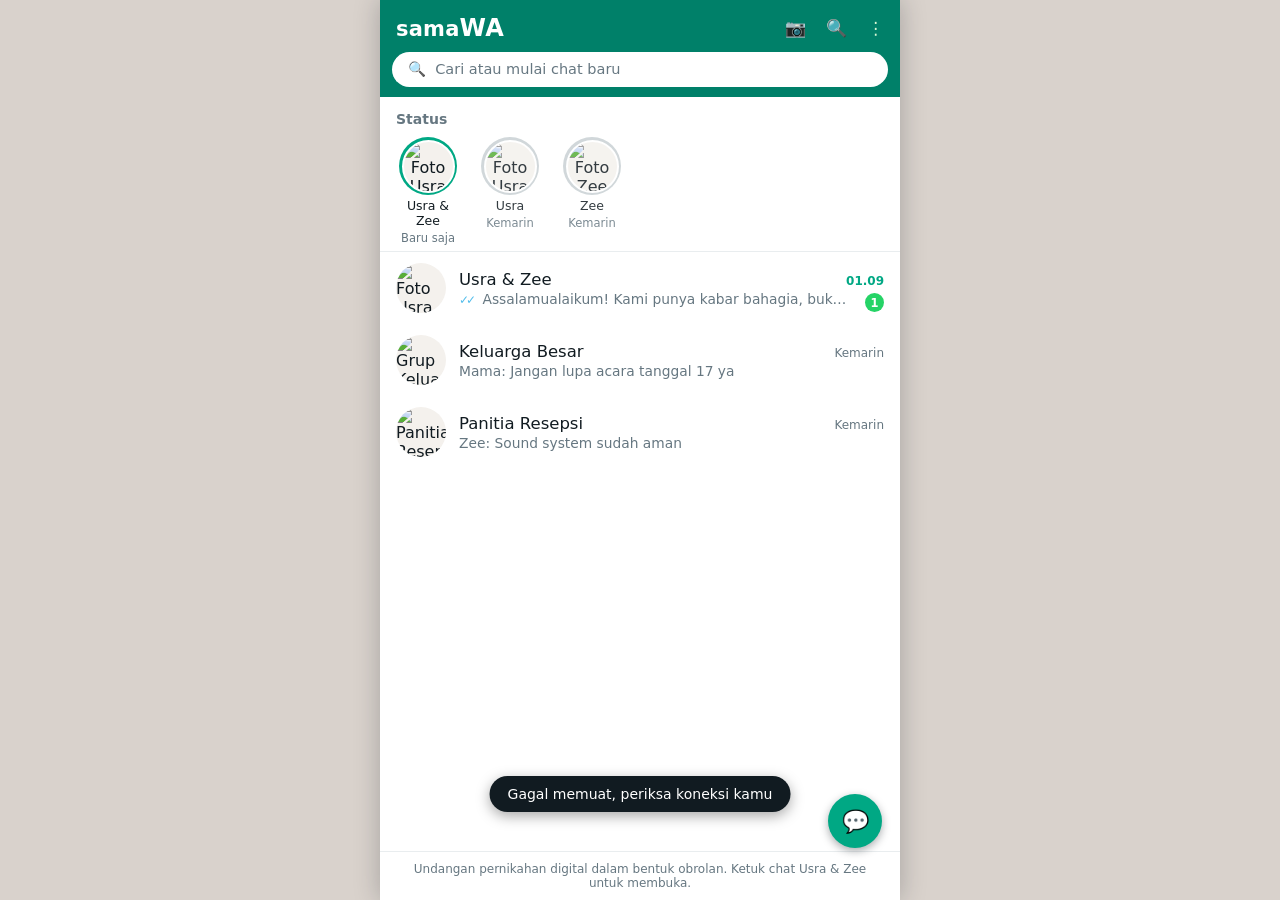
==== index.html @ fbda8028 "Initial commit: samaWA, a wedding invitation that arrives as a WhatsApp conversation" ====
<!DOCTYPE html>
<html lang="id">
<head>
<meta charset="UTF-8">
<meta name="viewport" content="width=device-width, initial-scale=1.0, viewport-fit=cover">
<title>samaWA - Undangan Pernikahan Usra &amp; Zee</title>
<meta name="description" content="Undangan pernikahan digital Usra & Zee dalam bentuk obrolan WhatsApp. Senin, 17 Januari 2050 di Jam Gadang, Bukittinggi. Buka chatnya, baca undangannya, konfirmasi lewat polling, dan gabung grup resepsinya.">
<meta property="og:type" content="website">
<meta property="og:site_name" content="samaWA">
<meta property="og:title" content="samaWA - Undangan Pernikahan Usra & Zee">
<meta property="og:description" content="Kamu dapat pesan baru dari Usra & Zee. Buka obrolannya dan baca undangan pernikahan mereka, Senin 17 Januari 2050 di Jam Gadang, Bukittinggi.">
<meta property="og:url" content="https://samawa.xsrazy.web.id/">
<meta property="og:image" content="https://samawa.xsrazy.web.id/assets/img/og.jpg">
<meta name="twitter:card" content="summary_large_image">
<meta name="twitter:title" content="samaWA - Undangan Pernikahan Usra & Zee">
<meta name="twitter:description" content="Undangan pernikahan dalam bentuk obrolan WhatsApp. Senin, 17 Januari 2050, Jam Gadang, Bukittinggi.">
<meta name="twitter:image" content="https://samawa.xsrazy.web.id/assets/img/og.jpg">
<meta name="theme-color" content="#008069">
<link rel="icon" type="image/png" sizes="192x192" href="/assets/img/icon-192.png">
<link rel="apple-touch-icon" href="/assets/img/icon-512.png">
<link rel="stylesheet" href="/css/app.css">
</head>
<body>
<div id="app">

  <!-- ============ CHAT LIST ============ -->
  <section id="view-chats" class="view active">
    <header class="topbar">
      <div class="topbar-title">sama<span class="wa-big">WA</span></div>
      <div class="topbar-icons"><span class="ic" data-deco>&#128247;</span><span class="ic" data-deco>&#128269;</span><span class="ic" data-deco>&#8942;</span></div>
    </header>
    <div class="searchbar"><div class="search-pill">&#128269;&nbsp; Cari atau mulai chat baru</div></div>
    <div class="status-zone">
      <div class="status-label">Status</div>
      <div class="status-row">
        <button class="status-item" id="status-open">
          <span class="status-ring"><img src="/assets/img/couple.webp" alt="Foto Usra dan Zee"></span>
          <span class="status-name">Usra &amp; Zee</span>
          <span class="status-time">Baru saja</span>
        </button>
        <div class="status-item dim">
          <span class="status-ring off"><img src="/assets/img/groom.webp" alt="Foto Usra"></span>
          <span class="status-name">Usra</span>
          <span class="status-time">Kemarin</span>
        </div>
        <div class="status-item dim">
          <span class="status-ring off"><img src="/assets/img/bride.webp" alt="Foto Zee"></span>
          <span class="status-name">Zee</span>
          <span class="status-time">Kemarin</span>
        </div>
      </div>
    </div>
    <div class="chatlist" id="chatlist">
      <button class="chat-item" id="chat-real">
        <span class="avatar"><img src="/assets/img/couple.webp" alt="Foto Usra dan Zee"></span>
        <span class="chat-mid">
          <span class="chat-top"><span class="chat-name">Usra &amp; Zee</span><span class="chat-time unread" id="chat-time">01.09</span></span>
          <span class="chat-preview"><span class="ticks read">&#10003;&#10003;</span> Assalamualaikum! Kami punya kabar bahagia, buka ya undangannya</span>
        </span>
        <span class="badge" id="unread-badge">1</span>
      </button>
      <button class="chat-item" data-deco-chat>
        <span class="avatar"><img src="/assets/img/groom.webp" alt="Grup Keluarga Besar"></span>
        <span class="chat-mid">
          <span class="chat-top"><span class="chat-name">Keluarga Besar</span><span class="chat-time">Kemarin</span></span>
          <span class="chat-preview">Mama: Jangan lupa acara tanggal 17 ya</span>
        </span>
      </button>
      <button class="chat-item" data-deco-chat>
        <span class="avatar"><img src="/assets/img/bride.webp" alt="Panitia Resepsi"></span>
        <span class="chat-mid">
          <span class="chat-top"><span class="chat-name">Panitia Resepsi</span><span class="chat-time">Kemarin</span></span>
          <span class="chat-preview">Zee: Sound system sudah aman</span>
        </span>
      </button>
    </div>
    <div class="fab" data-deco>&#128172;</div>
    <footer class="chats-foot">Undangan pernikahan digital dalam bentuk obrolan. Ketuk chat Usra &amp; Zee untuk membuka.</footer>
  </section>

  <!-- ============ THREAD ============ -->
  <section id="view-thread" class="view">
    <header class="chatbar">
      <button class="back" data-go="chats">&#8592;</button>
      <button class="chatbar-id" id="open-profile">
        <span class="avatar sm"><img src="/assets/img/couple.webp" alt="Foto Usra dan Zee"></span>
        <span class="chatbar-names"><span class="chatbar-name">Usra &amp; Zee</span><span class="chatbar-status" id="typing-status">online</span></span>
      </button>
      <div class="topbar-icons"><span class="ic" data-deco>&#128249;</span><span class="ic" data-deco>&#128222;</span><span class="ic" id="replay-btn" title="Putar ulang undangan">&#8942;</span></div>
    </header>
    <main class="thread" id="thread-msgs"></main>
    <div class="inputbar">
      <div class="input-pill"><span class="ic" data-deco>&#128522;</span><span class="input-fake">Pesan</span><span class="ic" data-deco>&#128206;</span><span class="ic" data-deco>&#128247;</span></div>
      <div class="mic" data-deco>&#127908;</div>
    </div>
  </section>

  <!-- ============ GROUP ============ -->
  <section id="view-group" class="view">
    <header class="chatbar">
      <button class="back" data-go="thread">&#8592;</button>
      <div class="chatbar-id">
        <span class="avatar sm"><img src="/assets/img/couple.webp" alt="Foto grup resepsi"></span>
        <span class="chatbar-names"><span class="chatbar-name" id="group-name">Grup Resepsi</span><span class="chatbar-status" id="group-members">Usra, Zee, kamu</span></span>
      </div>
      <div class="topbar-icons"><span class="ic" data-deco>&#128249;</span><span class="ic" data-deco>&#128222;</span><span class="ic" data-deco>&#8942;</span></div>
    </header>
    <main class="thread" id="group-msgs"></main>
    <div class="inputbar">
      <div class="input-pill real"><span class="ic" data-deco>&#128522;</span><input id="group-input" type="text" maxlength="500" placeholder="Pesan" autocomplete="off"><span class="ic" data-deco>&#128206;</span></div>
      <button class="mic send" id="group-send" title="Kirim">&#10148;</button>
    </div>
  </section>

  <!-- ============ PROFILE ============ -->
  <section id="view-profile" class="view">
    <header class="chatbar">
      <button class="back" data-go="thread">&#8592;</button>
      <div class="chatbar-id"><span class="chatbar-names"><span class="chatbar-name">Profil</span></span></div>
      <div class="topbar-icons"><span class="ic" data-deco>&#8942;</span></div>
    </header>
    <div class="profile-photo"><img src="/assets/img/couple.webp" alt="Foto Usra dan Zee"></div>
    <div class="profile-name" id="profile-name">Usra &amp; Zee</div>
    <div class="profile-sub">+62 812-3456-1748</div>
    <div class="profile-card">
      <div class="profile-about" id="profile-about">Hei, kami pakai samaWA! Sampai jumpa di Jam Gadang, Senin 17 Januari 2050.</div>
      <div class="profile-about-sub">Info</div>
    </div>
    <div class="profile-list">
      <button class="profile-row" id="profile-status-row"><span class="pr-ic">&#128247;</span><span><b>Status kami</b><small>Lihat momen Usra &amp; Zee</small></span></button>
      <div class="profile-row"><span class="pr-ic">&#128197;</span><span><b>Senin, 17 Januari 2050</b><small>Akad 10.00 WIB, Resepsi 13.00 WIB</small></span></div>
      <a class="profile-row" id="profile-maps" href="#" target="_blank" rel="noopener"><span class="pr-ic">&#128205;</span><span><b id="profile-venue">Jam Gadang</b><small id="profile-venue-addr">Benteng Pasar Atas, Bukittinggi</small></span></a>
      <button class="profile-row" data-go="group"><span class="pr-ic">&#128101;</span><span><b id="profile-group">Grup Resepsi</b><small>Buku tamu dan obrolan para tamu</small></span></button>
    </div>
  </section>

  <!-- ============ STATUS VIEWER ============ -->
  <section id="view-status" class="view">
    <div class="status-progress" id="status-progress"></div>
    <header class="status-head">
      <button class="back light" id="status-close">&#8592;</button>
      <span class="avatar sm"><img src="/assets/img/couple.webp" alt="Foto Usra dan Zee"></span>
      <span class="chatbar-names"><span class="chatbar-name">Usra &amp; Zee</span><span class="chatbar-status">Hari ini 01.09</span></span>
    </header>
    <div class="status-stage"><img class="status-bg" id="status-bg" src="/assets/img/couple.webp" alt="" aria-hidden="true"><img id="status-img" src="/assets/img/couple.webp" alt="Status Usra dan Zee"></div>
    <div class="status-caption" id="status-caption">Menuju hari bahagia</div>
    <button class="status-zone-btn prev" id="status-prev" aria-label="Sebelumnya"></button>
    <button class="status-zone-btn next" id="status-next" aria-label="Berikutnya"></button>
  </section>

</div>

<!-- name gate -->
<div id="name-gate" class="gate hidden">
  <div class="gate-card">
    <div class="gate-title">Nama kamu siapa?</div>
    <p class="gate-sub">Nama ini tampil di samping pesan kamu di grup resepsi dan di daftar konfirmasi kehadiran.</p>
    <input id="gate-name" type="text" maxlength="40" placeholder="Nama kamu" autocomplete="name">
    <button id="gate-save">Simpan</button>
  </div>
</div>

<div id="toast" class="toast hidden"></div>
<audio id="vn-audio" preload="metadata"></audio>
<script src="/js/app.js"></script>
</body>
</html>
---- css/app.css ----
:root{
  --green:#008069; --green-dark:#075e54; --green-bright:#25d366; --teal:#00a884;
  --chat-bg:#ece5dd; --bubble-out:#d9fdd3; --ink:#111b21; --muted:#667781;
  --cream:#f4f1ed; --divider:#e9edef; --badge:#25d366; --link:#027eb5;
}
*{margin:0;padding:0;box-sizing:border-box}
html,body{height:100%}
body{font-family:"Segoe UI",system-ui,-apple-system,Roboto,"Helvetica Neue",Arial,sans-serif;background:#d9d2cc;color:var(--ink);-webkit-font-smoothing:antialiased}
#app{max-width:520px;margin:0 auto;height:100dvh;background:#fff;box-shadow:0 0 24px rgba(11,20,26,.25);position:relative;overflow:hidden}
.view{display:none;height:100%;flex-direction:column;background:#fff}
.view.active{display:flex}
button{font:inherit;background:none;border:none;cursor:pointer;color:inherit}
img{display:block}
.hidden{display:none!important}

/* avatars: the couple photo is ALWAYS shown whole (object-fit contain), never cropped */
.avatar{width:50px;height:50px;border-radius:50%;background:var(--cream);overflow:hidden;flex:none;display:flex;align-items:center;justify-content:center}
.avatar img{width:100%;height:100%;object-fit:contain}
.avatar.sm{width:40px;height:40px}

/* top bars */
.topbar{background:var(--green);color:#fff;display:flex;align-items:center;justify-content:space-between;padding:14px 16px 10px}
.topbar-title{font-size:21px;font-weight:600;letter-spacing:.2px}
.topbar-title .wa-big{font-size:24px;font-weight:800}
.topbar-icons{display:flex;gap:20px;align-items:center;font-size:17px;color:#e7ffdb}
.topbar-icons .ic{opacity:.95}
.searchbar{background:var(--green);padding:0 12px 10px}
.search-pill{background:#fff;border-radius:24px;padding:9px 16px;color:var(--muted);font-size:14.5px}
.chatbar{background:var(--green);color:#fff;display:flex;align-items:center;gap:4px;padding:7px 8px}
.chatbar .back{color:#fff;font-size:21px;padding:6px 8px}
.chatbar-id{display:flex;align-items:center;gap:10px;flex:1;text-align:left;color:#fff;min-width:0}
.chatbar-names{display:flex;flex-direction:column;min-width:0}
.chatbar-name{font-size:16.5px;font-weight:600;white-space:nowrap}
.chatbar-status{font-size:12.5px;color:#d9fdd3}

/* status row */
.status-zone{padding:14px 16px 6px;border-bottom:1px solid var(--divider)}
.status-label{font-size:14px;font-weight:600;color:var(--muted);margin-bottom:10px}
.status-row{display:flex;gap:18px}
.status-item{display:flex;flex-direction:column;align-items:center;gap:3px;width:64px;text-align:center}
.status-ring{width:58px;height:58px;border-radius:50%;padding:2.5px;background:conic-gradient(var(--teal) 0 100%);display:flex}
.status-ring.off{background:#c9d1d4}
.status-ring img{width:100%;height:100%;border-radius:50%;object-fit:contain;background:var(--cream);border:2px solid #fff}
.status-name{font-size:12.5px;font-weight:500}
.status-time{font-size:11.5px;color:var(--muted)}
.status-item.dim{opacity:.85}

/* chat list */
.chatlist{flex:1;overflow-y:auto}
.chat-item{display:flex;align-items:center;gap:13px;width:100%;padding:11px 16px;text-align:left;position:relative}
.chat-item:active{background:#f0f2f5}
.chat-mid{flex:1;min-width:0;display:flex;flex-direction:column;gap:2px}
.chat-top{display:flex;justify-content:space-between;align-items:baseline}
.chat-name{font-size:16.5px;font-weight:500}
.chat-time{font-size:12px;color:var(--muted)}
.chat-time.unread{color:var(--teal);font-weight:600}
.chat-preview{font-size:13.8px;color:var(--muted);white-space:nowrap;overflow:hidden;text-overflow:ellipsis;padding-right:30px}
.ticks{color:#53bdeb;font-size:12px;letter-spacing:-3px;margin-right:5px}
.badge{position:absolute;right:16px;bottom:12px;background:var(--badge);color:#fff;font-size:11.5px;font-weight:700;min-width:19px;height:19px;border-radius:10px;display:flex;align-items:center;justify-content:center;padding:0 5px}
.fab{position:absolute;right:18px;bottom:52px;width:54px;height:54px;border-radius:50%;background:var(--teal);color:#fff;display:flex;align-items:center;justify-content:center;font-size:22px;box-shadow:0 3px 8px rgba(11,20,26,.35)}
.chats-foot{padding:10px 16px;font-size:12px;color:var(--muted);text-align:center;border-top:1px solid var(--divider)}

/* thread */
.thread{flex:1;overflow-y:auto;padding:10px 12px 6px;background-color:var(--chat-bg);background-image:url("data:image/svg+xml,%3Csvg xmlns='http://www.w3.org/2000/svg' width='120' height='120' viewBox='0 0 120 120'%3E%3Cg fill='%23075e54' fill-opacity='0.05'%3E%3Ccircle cx='18' cy='20' r='7'/%3E%3Cpath d='M84 12l4 10 10 1-8 7 3 10-9-6-9 6 3-10-8-7 10-1z'/%3E%3Crect x='52' y='58' width='14' height='10' rx='3'/%3E%3Ccircle cx='100' cy='92' r='6'/%3E%3Cpath d='M14 84q10-12 20 0q-10 6-20 0z'/%3E%3Crect x='76' y='46' width='6' height='16' rx='3'/%3E%3C/g%3E%3C/svg%3E")}
.sys-chip{align-self:center;background:#fdf3c6;color:#54656f;font-size:12.3px;text-align:center;border-radius:8px;padding:6px 12px;max-width:88%;margin:6px auto;box-shadow:0 1px 1px rgba(11,20,26,.13);line-height:1.45}
.sys-chip b{color:#3b4a54}
.date-chip{align-self:center;background:#fff;color:#54656f;font-size:12px;border-radius:8px;padding:5px 11px;margin:8px auto 4px;box-shadow:0 1px 1px rgba(11,20,26,.13);text-transform:uppercase;letter-spacing:.3px}
.row{display:flex;margin:2.5px 0}
.row.in{justify-content:flex-start}
.row.out{justify-content:flex-end}
.bubble{max-width:82%;background:#fff;border-radius:8px;border-top-left-radius:0;padding:6px 8px 5px;box-shadow:0 1px 1px rgba(11,20,26,.16);position:relative;font-size:14.8px;line-height:1.42;word-wrap:break-word}
.row.out .bubble{background:var(--bubble-out);border-top-left-radius:8px;border-top-right-radius:0}
.bubble .time{float:right;font-size:11px;color:var(--muted);margin:8px 0 0 10px}
.bubble .time .ticks{margin:0 0 0 3px}
.sender-name{font-size:13px;font-weight:600;margin-bottom:2px}
.typing{display:inline-flex;gap:4px;padding:12px 14px}
.typing i{width:8px;height:8px;border-radius:50%;background:#b6c2c8;animation:tp 1.1s infinite}
.typing i:nth-child(2){animation-delay:.15s}.typing i:nth-child(3){animation-delay:.3s}
@keyframes tp{0%,60%,100%{transform:translateY(0);opacity:.5}30%{transform:translateY(-4px);opacity:1}}

/* photo bubble */
.bubble.photo{padding:4px}
.bubble.photo img{width:100%;max-height:400px;object-fit:contain;background:var(--cream);border-radius:6px}
.bubble.photo .cap{padding:5px 5px 1px;font-size:14.5px}

/* countdown */
.countdown{text-align:center;padding:8px 6px 2px}
.countdown .cd-nums{font-size:21px;font-weight:700;letter-spacing:.5px;color:var(--green-dark);font-variant-numeric:tabular-nums}
.countdown .cd-label{font-size:12.5px;color:var(--muted);margin-top:2px}
.countdown .cd-date{font-size:13.5px;font-weight:600;margin-top:4px}

/* location */
.loc-card{border-radius:6px;overflow:hidden}
.loc-map{height:130px;background:linear-gradient(115deg,#aad3a0 0 40%,#cfe8bd 40% 60%,#b7dcb0 60%);position:relative}
.loc-map::before{content:"";position:absolute;inset:0;background:repeating-linear-gradient(0deg,transparent 0 26px,rgba(255,255,255,.55) 26px 29px),repeating-linear-gradient(90deg,transparent 0 34px,rgba(255,255,255,.55) 34px 37px)}
.loc-pin{position:absolute;left:50%;top:44%;transform:translate(-50%,-100%);font-size:34px;filter:drop-shadow(0 2px 2px rgba(0,0,0,.3))}
.loc-body{padding:8px 6px 2px}
.loc-body b{font-size:15px}
.loc-body p{font-size:13.5px;color:var(--muted)}
.loc-link{display:block;text-align:center;color:var(--link);font-weight:600;padding:8px 0 4px;border-top:1px solid var(--divider);margin-top:7px;text-decoration:none}

/* verse */
.bubble.verse{border-left:4px solid var(--teal)}
.bubble.verse p{font-style:italic;font-size:14.3px}

/* voice note */
.vn{display:flex;align-items:center;gap:9px;padding:3px 2px;min-width:230px}
.vn-play{width:42px;height:42px;border-radius:50%;background:var(--teal);color:#fff;font-size:17px;display:flex;align-items:center;justify-content:center;flex:none}
.vn-mid{flex:1}
.vn-wave{display:flex;align-items:center;gap:2px;height:30px}
.vn-wave i{flex:1;background:#c9d1d4;border-radius:2px;min-width:2px}
.vn-wave i.on{background:var(--teal)}
.vn-meta{display:flex;align-items:center;gap:6px;font-size:11.5px;color:var(--muted)}
.vn-cap{flex:1;min-width:0;text-align:left;white-space:nowrap;overflow:hidden;text-overflow:ellipsis}
.vn-meta .vn-rate{margin-left:auto;flex:none}
.vn-rate{background:#e7ffdb;color:var(--green-dark);border-radius:9px;padding:0 6px;font-weight:700}
.vn-side{display:flex;flex-direction:column;align-items:center;gap:1px}
.vn-side .avatar{width:44px;height:44px}
.vn-mic{color:var(--teal);font-size:13px;margin-top:-8px;margin-left:26px;background:#fff;border-radius:50%}

/* gift */
.gift-row{display:flex;align-items:center;gap:10px;padding:8px 2px;border-top:1px solid var(--divider)}
.gift-row:first-of-type{border-top:none}
.gift-bank{font-weight:700;color:var(--green-dark);font-size:13px;background:#e7ffdb;border-radius:6px;padding:3px 8px;white-space:nowrap}
.gift-num{font-family:ui-monospace,Menlo,monospace;font-size:14.5px;font-weight:600}
.gift-name{font-size:12px;color:var(--muted)}
.gift-copy{margin-left:auto;color:var(--green);font-weight:700;font-size:13px;border:1px solid var(--green);border-radius:14px;padding:4px 12px;white-space:nowrap}

/* poll */
.poll-q{font-weight:600;font-size:15px}
.poll-note{font-size:12.3px;color:var(--muted);margin:2px 0 6px}
.poll-opt{display:flex;align-items:center;gap:10px;width:100%;text-align:left;padding:8px 2px;border-top:1px solid #f0f2f5}
.poll-box{width:19px;height:19px;border:2px solid #aebac1;border-radius:4px;flex:none;display:flex;align-items:center;justify-content:center;color:#fff;font-size:13px}
.poll-opt.sel .poll-box{background:var(--teal);border-color:var(--teal)}
.poll-opt-main{flex:1}
.poll-bar{height:5px;background:#e9edef;border-radius:3px;margin-top:4px;overflow:hidden}
.poll-bar i{display:block;height:100%;background:var(--teal);border-radius:3px}
.poll-votes{font-size:12.5px;color:var(--muted);min-width:52px;text-align:right}
.poll-foot{font-size:12px;color:var(--muted);text-align:center;border-top:1px solid #f0f2f5;padding-top:6px;margin-top:2px}

/* group invite bubble */
.group-card{display:flex;gap:11px;align-items:center;padding:4px 2px}
.group-card .avatar{width:46px;height:46px}
.group-card b{font-size:15px}
.group-card p{font-size:12.8px;color:var(--muted)}
.group-join{display:block;width:100%;text-align:center;color:var(--green);font-weight:700;border-top:1px solid var(--divider);padding:9px 0 4px;margin-top:7px}

/* input bars */
.inputbar{display:flex;align-items:flex-end;gap:7px;padding:6px 8px calc(6px + env(safe-area-inset-bottom));background:transparent;background-color:var(--chat-bg)}
.input-pill{flex:1;background:#fff;border-radius:24px;display:flex;align-items:center;gap:9px;padding:10px 13px;color:var(--muted);font-size:15.5px;box-shadow:0 1px 1px rgba(11,20,26,.13)}
.input-pill.real input{flex:1;border:none;outline:none;font:inherit;color:var(--ink);min-width:0}
.input-fake{flex:1}
.mic{width:46px;height:46px;border-radius:50%;background:var(--teal);color:#fff;display:flex;align-items:center;justify-content:center;font-size:19px;flex:none;box-shadow:0 1px 2px rgba(11,20,26,.25)}
.mic.send{transform:rotate(0deg)}

/* profile */
#view-profile{background:#f0f2f5;overflow-y:auto}
.profile-photo{background:#0b141a;display:flex;justify-content:center;flex:none}
.profile-photo img{width:100%;max-height:46vh;object-fit:contain}
.profile-name{text-align:center;font-size:23px;font-weight:600;padding:14px 0 1px;background:#fff}
.profile-sub{text-align:center;color:var(--muted);font-size:14px;padding-bottom:14px;background:#fff}
.profile-card{background:#fff;margin-top:10px;padding:14px 18px}
.profile-about{font-size:15px}
.profile-about-sub{color:var(--teal);font-size:13.5px;margin-top:3px}
.profile-list{background:#fff;margin-top:10px}
.profile-row{display:flex;gap:15px;align-items:center;width:100%;padding:13px 18px;text-align:left;text-decoration:none;color:inherit;border-top:1px solid var(--divider)}
.profile-row b{display:block;font-size:15px;font-weight:500}
.profile-row small{color:var(--muted);font-size:13px}
.pr-ic{font-size:19px}

/* status viewer */
#view-status{background:#0b141a;color:#fff;position:relative}
.status-progress{display:flex;gap:5px;padding:10px 12px 4px;position:relative;z-index:2}
.status-progress i{flex:1;height:3px;border-radius:2px;background:rgba(255,255,255,.35);overflow:hidden;position:relative}
.status-progress i b{position:absolute;inset:0;width:0;background:#fff}
.status-head{display:flex;align-items:center;gap:10px;padding:6px 12px;position:relative;z-index:2}
.status-head .back{color:#fff;font-size:21px;padding:6px}
.status-head .chatbar-status{color:#cfd8dc}
.status-stage{flex:1;display:flex;align-items:center;justify-content:center;min-height:0;position:relative;overflow:hidden}
.status-stage .status-bg{position:absolute;inset:0;width:100%;height:100%;object-fit:cover;filter:blur(22px) brightness(.55);transform:scale(1.15)}
.status-stage #status-img{position:relative;z-index:1;width:100%;height:100%;object-fit:contain}
.status-caption{text-align:center;padding:14px;font-size:15px}
.status-zone-btn{position:absolute;top:0;bottom:0;width:38%;z-index:1}
.status-zone-btn.prev{left:0}.status-zone-btn.next{right:0}

/* gate + toast */
.gate{position:fixed;inset:0;background:rgba(11,20,26,.55);display:flex;align-items:flex-end;justify-content:center;z-index:40}
.gate-card{background:#fff;width:100%;max-width:520px;border-radius:16px 16px 0 0;padding:22px 20px 28px}
.gate-title{font-size:18px;font-weight:700}
.gate-sub{color:var(--muted);font-size:13.8px;margin:6px 0 14px;line-height:1.5}
.gate-card input{width:100%;border:1.5px solid var(--teal);border-radius:10px;padding:11px 13px;font:inherit;margin-bottom:12px;outline:none}
.gate-card button{width:100%;background:var(--green);color:#fff;font-weight:700;border-radius:24px;padding:12px}
.toast{position:fixed;left:50%;bottom:88px;transform:translateX(-50%);background:#111b21;color:#fff;font-size:14px;padding:10px 18px;border-radius:22px;z-index:50;box-shadow:0 4px 14px rgba(0,0,0,.35);max-width:88vw;text-align:center}
@media (min-width:560px){ .bubble{max-width:75%} }
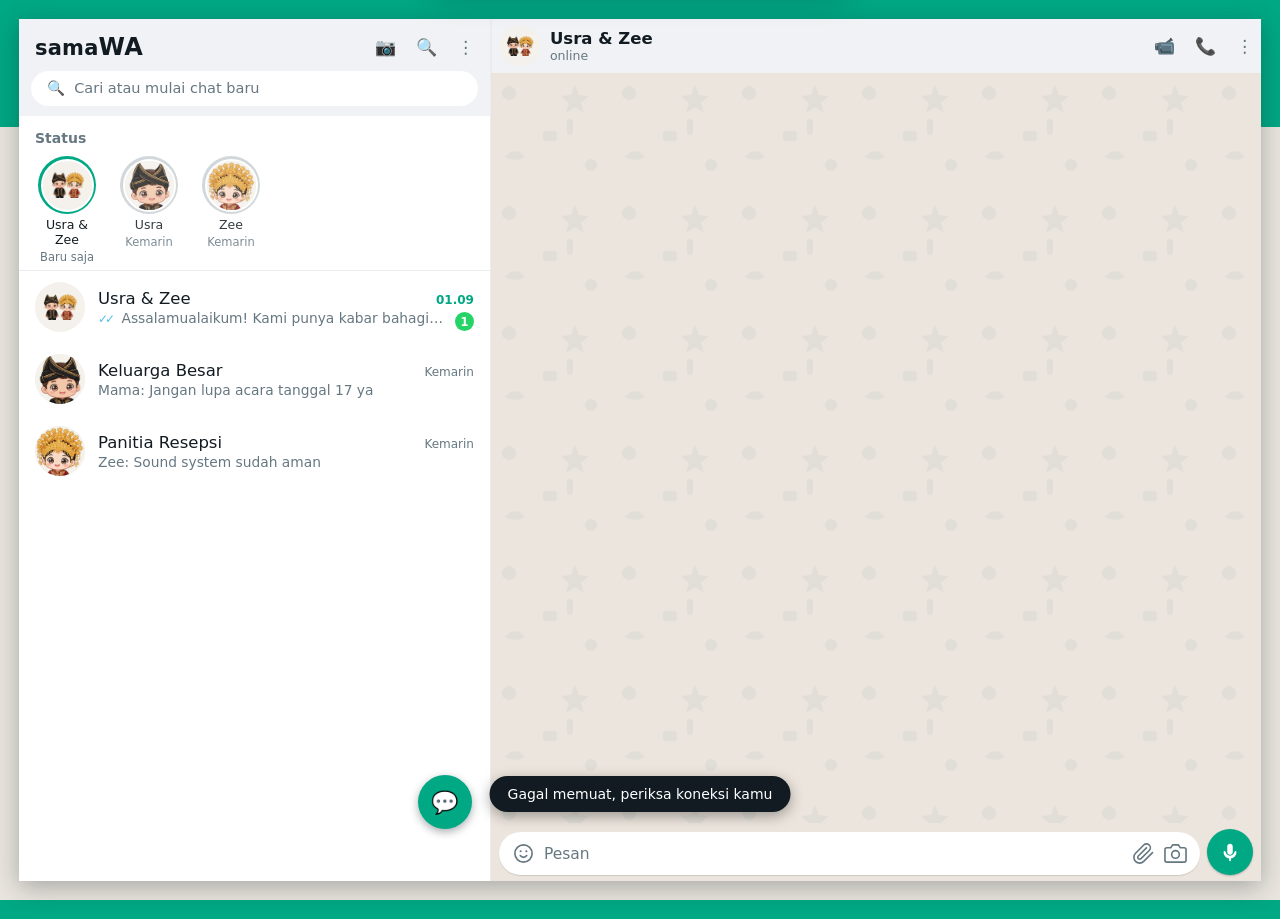
==== commit 81d13c18: "v1.1.0: WhatsApp Web desktop mode, iPhone-style chat notifications, admin dashboard upgrade, group c" ====
--- a/index.html
+++ b/index.html
@@ -59,6 +59,14 @@
         </span>
         <span class="badge" id="unread-badge">1</span>
       </button>
+      <button class="chat-item hidden" id="chat-group">
+        <span class="avatar"><img src="/assets/img/couple.webp" alt="Foto grup resepsi"></span>
+        <span class="chat-mid">
+          <span class="chat-top"><span class="chat-name" id="group-chat-name">Grup Resepsi</span><span class="chat-time" id="group-chat-time"></span></span>
+          <span class="chat-preview" id="group-chat-preview">Kamu sudah gabung grup ini</span>
+        </span>
+        <span class="badge hidden" id="group-badge"></span>
+      </button>
       <button class="chat-item" data-deco-chat>
         <span class="avatar"><img src="/assets/img/groom.webp" alt="Grup Keluarga Besar"></span>
         <span class="chat-mid">
@@ -90,15 +98,15 @@
     </header>
     <main class="thread" id="thread-msgs"></main>
     <div class="inputbar">
-      <div class="input-pill"><span class="ic" data-deco>&#128522;</span><span class="input-fake">Pesan</span><span class="ic" data-deco>&#128206;</span><span class="ic" data-deco>&#128247;</span></div>
-      <div class="mic" data-deco>&#127908;</div>
+      <div class="input-pill"><span class="ic" data-deco><svg viewBox="0 0 24 24" fill="none" stroke="currentColor" stroke-width="1.7" stroke-linecap="round" stroke-linejoin="round"><circle cx="12" cy="12" r="9"/><path d="M8.6 14.2c.9 1.2 2 1.8 3.4 1.8s2.5-.6 3.4-1.8"/><circle cx="9" cy="9.6" r="1.1" fill="currentColor" stroke="none"/><circle cx="15" cy="9.6" r="1.1" fill="currentColor" stroke="none"/></svg></span><span class="input-fake">Pesan</span><span class="ic" data-deco><svg viewBox="0 0 24 24" fill="none" stroke="currentColor" stroke-width="1.7" stroke-linecap="round" stroke-linejoin="round"><path d="M21.4 11.05l-9.19 9.19a6 6 0 0 1-8.49-8.49l8.57-8.57A4 4 0 1 1 18 8.84l-8.59 8.57a2 2 0 0 1-2.83-2.83l8.49-8.48"/></svg></span><span class="ic" data-deco><svg viewBox="0 0 24 24" fill="none" stroke="currentColor" stroke-width="1.7" stroke-linecap="round" stroke-linejoin="round"><path d="M23 19a2 2 0 0 1-2 2H3a2 2 0 0 1-2-2V8a2 2 0 0 1 2-2h4l2-3h6l2 3h4a2 2 0 0 1 2 2z"/><circle cx="12" cy="13" r="4"/></svg></span></div>
+      <div class="mic" data-deco><svg viewBox="0 0 24 24" fill="currentColor"><path d="M12 15c1.66 0 3-1.34 3-3V6c0-1.66-1.34-3-3-3S9 4.34 9 6v6c0 1.66 1.34 3 3 3z"/><path d="M17.91 10.97c-.5 0-.9.37-.98.85C16.52 14.2 14.47 16 12 16s-4.52-1.8-4.93-4.18a1 1 0 0 0-.98-.85c-.55 0-1.02.45-1.09 1.01C4.95 15.82 7.9 18.64 11 19.14V21a1 1 0 1 0 2 0v-1.86c3.1-.5 6.05-3.32 6-7.16-.07-.56-.54-1.01-1.09-1.01z"/></svg></div>
     </div>
   </section>
 
   <!-- ============ GROUP ============ -->
   <section id="view-group" class="view">
     <header class="chatbar">
-      <button class="back" data-go="thread">&#8592;</button>
+      <button class="back" id="group-back" data-go="thread">&#8592;</button>
       <div class="chatbar-id">
         <span class="avatar sm"><img src="/assets/img/couple.webp" alt="Foto grup resepsi"></span>
         <span class="chatbar-names"><span class="chatbar-name" id="group-name">Grup Resepsi</span><span class="chatbar-status" id="group-members">Usra, Zee, kamu</span></span>
@@ -107,8 +115,8 @@
     </header>
     <main class="thread" id="group-msgs"></main>
     <div class="inputbar">
-      <div class="input-pill real"><span class="ic" data-deco>&#128522;</span><input id="group-input" type="text" maxlength="500" placeholder="Pesan" autocomplete="off"><span class="ic" data-deco>&#128206;</span></div>
-      <button class="mic send" id="group-send" title="Kirim">&#10148;</button>
+      <div class="input-pill real"><span class="ic" data-deco><svg viewBox="0 0 24 24" fill="none" stroke="currentColor" stroke-width="1.7" stroke-linecap="round" stroke-linejoin="round"><circle cx="12" cy="12" r="9"/><path d="M8.6 14.2c.9 1.2 2 1.8 3.4 1.8s2.5-.6 3.4-1.8"/><circle cx="9" cy="9.6" r="1.1" fill="currentColor" stroke="none"/><circle cx="15" cy="9.6" r="1.1" fill="currentColor" stroke="none"/></svg></span><input id="group-input" type="text" maxlength="500" placeholder="Pesan" autocomplete="off"><span class="ic" data-deco><svg viewBox="0 0 24 24" fill="none" stroke="currentColor" stroke-width="1.7" stroke-linecap="round" stroke-linejoin="round"><path d="M21.4 11.05l-9.19 9.19a6 6 0 0 1-8.49-8.49l8.57-8.57A4 4 0 1 1 18 8.84l-8.59 8.57a2 2 0 0 1-2.83-2.83l8.49-8.48"/></svg></span></div>
+      <button class="mic send" id="group-send" title="Kirim"><span class="ic-mic"><svg viewBox="0 0 24 24" fill="currentColor"><path d="M12 15c1.66 0 3-1.34 3-3V6c0-1.66-1.34-3-3-3S9 4.34 9 6v6c0 1.66 1.34 3 3 3z"/><path d="M17.91 10.97c-.5 0-.9.37-.98.85C16.52 14.2 14.47 16 12 16s-4.52-1.8-4.93-4.18a1 1 0 0 0-.98-.85c-.55 0-1.02.45-1.09 1.01C4.95 15.82 7.9 18.64 11 19.14V21a1 1 0 1 0 2 0v-1.86c3.1-.5 6.05-3.32 6-7.16-.07-.56-.54-1.01-1.09-1.01z"/></svg></span><span class="ic-send hidden"><svg viewBox="0 0 24 24" fill="currentColor"><path d="M2 21l21-9L2 3v7l15 2-15 2v7z"/></svg></span></button>
     </div>
   </section>
 
@@ -140,7 +148,7 @@
     <header class="status-head">
       <button class="back light" id="status-close">&#8592;</button>
       <span class="avatar sm"><img src="/assets/img/couple.webp" alt="Foto Usra dan Zee"></span>
-      <span class="chatbar-names"><span class="chatbar-name">Usra &amp; Zee</span><span class="chatbar-status">Hari ini 01.09</span></span>
+      <span class="chatbar-names"><span class="chatbar-name">Usra &amp; Zee</span><span class="chatbar-status" id="status-time">Hari ini 01.09</span></span>
     </header>
     <div class="status-stage"><img class="status-bg" id="status-bg" src="/assets/img/couple.webp" alt="" aria-hidden="true"><img id="status-img" src="/assets/img/couple.webp" alt="Status Usra dan Zee"></div>
     <div class="status-caption" id="status-caption">Menuju hari bahagia</div>
@@ -157,9 +165,18 @@
     <p class="gate-sub">Nama ini tampil di samping pesan kamu di grup resepsi dan di daftar konfirmasi kehadiran.</p>
     <input id="gate-name" type="text" maxlength="40" placeholder="Nama kamu" autocomplete="name">
     <button id="gate-save">Simpan</button>
+    <button id="gate-cancel" class="gate-cancel">Batal</button>
   </div>
 </div>
 
+<div id="ios-notif" class="ios-notif" role="button" aria-label="Notifikasi pesan baru">
+  <span class="notif-ic"><img src="/assets/img/couple.webp" alt=""></span>
+  <span class="notif-mid">
+    <span class="notif-head"><span class="notif-app">samaWA</span><span class="notif-when">sekarang</span></span>
+    <span class="notif-title" id="notif-title">Usra &amp; Zee</span>
+    <span class="notif-body" id="notif-body"></span>
+  </span>
+</div>
 <div id="toast" class="toast hidden"></div>
 <audio id="vn-audio" preload="metadata"></audio>
 <script src="/js/app.js"></script>
--- a/css/app.css
+++ b/css/app.css
@@ -7,7 +7,7 @@
 html,body{height:100%}
 body{font-family:"Segoe UI",system-ui,-apple-system,Roboto,"Helvetica Neue",Arial,sans-serif;background:#d9d2cc;color:var(--ink);-webkit-font-smoothing:antialiased}
 #app{max-width:520px;margin:0 auto;height:100dvh;background:#fff;box-shadow:0 0 24px rgba(11,20,26,.25);position:relative;overflow:hidden}
-.view{display:none;height:100%;flex-direction:column;background:#fff}
+.view{display:none;height:100%;flex-direction:column;background:#fff;position:relative}
 .view.active{display:flex}
 button{font:inherit;background:none;border:none;cursor:pointer;color:inherit}
 img{display:block}
@@ -62,13 +62,13 @@
 
 /* thread */
 .thread{flex:1;overflow-y:auto;padding:10px 12px 6px;background-color:var(--chat-bg);background-image:url("data:image/svg+xml,%3Csvg xmlns='http://www.w3.org/2000/svg' width='120' height='120' viewBox='0 0 120 120'%3E%3Cg fill='%23075e54' fill-opacity='0.05'%3E%3Ccircle cx='18' cy='20' r='7'/%3E%3Cpath d='M84 12l4 10 10 1-8 7 3 10-9-6-9 6 3-10-8-7 10-1z'/%3E%3Crect x='52' y='58' width='14' height='10' rx='3'/%3E%3Ccircle cx='100' cy='92' r='6'/%3E%3Cpath d='M14 84q10-12 20 0q-10 6-20 0z'/%3E%3Crect x='76' y='46' width='6' height='16' rx='3'/%3E%3C/g%3E%3C/svg%3E")}
-.sys-chip{align-self:center;background:#fdf3c6;color:#54656f;font-size:12.3px;text-align:center;border-radius:8px;padding:6px 12px;max-width:88%;margin:6px auto;box-shadow:0 1px 1px rgba(11,20,26,.13);line-height:1.45}
+.sys-chip{background:#fdf3c6;color:#54656f;font-size:12.3px;text-align:center;border-radius:8px;padding:6px 12px;max-width:min(88%,560px);margin:6px auto;box-shadow:0 1px 1px rgba(11,20,26,.13);line-height:1.45}
 .sys-chip b{color:#3b4a54}
-.date-chip{align-self:center;background:#fff;color:#54656f;font-size:12px;border-radius:8px;padding:5px 11px;margin:8px auto 4px;box-shadow:0 1px 1px rgba(11,20,26,.13);text-transform:uppercase;letter-spacing:.3px}
+.date-chip{background:#fff;color:#54656f;font-size:12px;border-radius:8px;padding:5px 11px;margin:8px auto 4px;box-shadow:0 1px 1px rgba(11,20,26,.13);text-transform:uppercase;letter-spacing:.3px;width:fit-content;max-width:88%;text-align:center}
 .row{display:flex;margin:2.5px 0}
 .row.in{justify-content:flex-start}
 .row.out{justify-content:flex-end}
-.bubble{max-width:82%;background:#fff;border-radius:8px;border-top-left-radius:0;padding:6px 8px 5px;box-shadow:0 1px 1px rgba(11,20,26,.16);position:relative;font-size:14.8px;line-height:1.42;word-wrap:break-word}
+.bubble{max-width:82%;background:#fff;border-radius:8px;border-top-left-radius:0;padding:6px 8px 5px;box-shadow:0 1px 1px rgba(11,20,26,.16);position:relative;font-size:14.8px;line-height:1.42;word-wrap:break-word;overflow-wrap:break-word;min-width:0}
 .row.out .bubble{background:var(--bubble-out);border-top-left-radius:8px;border-top-right-radius:0}
 .bubble .time{float:right;font-size:11px;color:var(--muted);margin:8px 0 0 10px}
 .bubble .time .ticks{margin:0 0 0 3px}
@@ -84,17 +84,23 @@
 .bubble.photo .cap{padding:5px 5px 1px;font-size:14.5px}
 
 /* countdown */
-.countdown{text-align:center;padding:8px 6px 2px}
-.countdown .cd-nums{font-size:21px;font-weight:700;letter-spacing:.5px;color:var(--green-dark);font-variant-numeric:tabular-nums}
-.countdown .cd-label{font-size:12.5px;color:var(--muted);margin-top:2px}
+.countdown{text-align:center;padding:8px 6px 2px;min-width:min(250px,70vw)}
+.cd-grid{display:flex;align-items:flex-start;justify-content:center}
+.cd-cell{flex:1;min-width:0}
+.cd-cell.days{flex:1.7}
+.cd-v{font-size:clamp(22px,6.5vw,31px);font-weight:700;color:var(--green-dark);font-variant-numeric:tabular-nums;line-height:1.12;white-space:nowrap}
+.cd-l{font-size:11.5px;color:var(--muted);margin-top:1px}
+.cd-sep{font-size:clamp(20px,6vw,28px);font-weight:700;color:var(--green-dark);line-height:1.12;padding:0 1px}
+.countdown .cd-label{font-size:12.5px;color:var(--muted);margin-top:5px}
 .countdown .cd-date{font-size:13.5px;font-weight:600;margin-top:4px}
 
 /* location */
 .loc-card{border-radius:6px;overflow:hidden}
-.loc-map{height:130px;background:linear-gradient(115deg,#aad3a0 0 40%,#cfe8bd 40% 60%,#b7dcb0 60%);position:relative}
+.bubble.loc{width:300px;max-width:86vw}
+.loc-map{height:172px;background:linear-gradient(115deg,#aad3a0 0 40%,#cfe8bd 40% 60%,#b7dcb0 60%);position:relative}
 .loc-map::before{content:"";position:absolute;inset:0;background:repeating-linear-gradient(0deg,transparent 0 26px,rgba(255,255,255,.55) 26px 29px),repeating-linear-gradient(90deg,transparent 0 34px,rgba(255,255,255,.55) 34px 37px)}
-.loc-pin{position:absolute;left:50%;top:44%;transform:translate(-50%,-100%);font-size:34px;filter:drop-shadow(0 2px 2px rgba(0,0,0,.3))}
-.loc-body{padding:8px 6px 2px}
+.loc-pin{position:absolute;left:50%;top:44%;transform:translate(-50%,-100%);font-size:40px;filter:drop-shadow(0 2px 2px rgba(0,0,0,.3))}
+.loc-body{padding:10px 8px 2px}
 .loc-body b{font-size:15px}
 .loc-body p{font-size:13.5px;color:var(--muted)}
 .loc-link{display:block;text-align:center;color:var(--link);font-weight:600;padding:8px 0 4px;border-top:1px solid var(--divider);margin-top:7px;text-decoration:none}
@@ -104,7 +110,7 @@
 .bubble.verse p{font-style:italic;font-size:14.3px}
 
 /* voice note */
-.vn{display:flex;align-items:center;gap:9px;padding:3px 2px;min-width:230px}
+.vn{display:flex;align-items:center;gap:9px;padding:3px 2px;min-width:0}
 .vn-play{width:42px;height:42px;border-radius:50%;background:var(--teal);color:#fff;font-size:17px;display:flex;align-items:center;justify-content:center;flex:none}
 .vn-mid{flex:1}
 .vn-wave{display:flex;align-items:center;gap:2px;height:30px}
@@ -116,12 +122,12 @@
 .vn-rate{background:#e7ffdb;color:var(--green-dark);border-radius:9px;padding:0 6px;font-weight:700}
 .vn-side{display:flex;flex-direction:column;align-items:center;gap:1px}
 .vn-side .avatar{width:44px;height:44px}
-.vn-mic{color:var(--teal);font-size:13px;margin-top:-8px;margin-left:26px;background:#fff;border-radius:50%}
 
 /* gift */
-.gift-row{display:flex;align-items:center;gap:10px;padding:8px 2px;border-top:1px solid var(--divider)}
+.gift-row{display:flex;align-items:center;gap:10px;padding:8px 2px;border-top:1px solid var(--divider);flex-wrap:wrap}
 .gift-row:first-of-type{border-top:none}
-.gift-bank{font-weight:700;color:var(--green-dark);font-size:13px;background:#e7ffdb;border-radius:6px;padding:3px 8px;white-space:nowrap}
+.gift-bank{font-weight:700;color:var(--green-dark);font-size:13px;background:#e7ffdb;border-radius:6px;padding:4px 6px;white-space:nowrap;width:88px;text-align:center;flex:none}
+.gift-mid{display:flex;flex-direction:column;min-width:0}
 .gift-num{font-family:ui-monospace,Menlo,monospace;font-size:14.5px;font-weight:600}
 .gift-name{font-size:12px;color:var(--muted)}
 .gift-copy{margin-left:auto;color:var(--green);font-weight:700;font-size:13px;border:1px solid var(--green);border-radius:14px;padding:4px 12px;white-space:nowrap}
@@ -150,6 +156,11 @@
 .input-pill{flex:1;background:#fff;border-radius:24px;display:flex;align-items:center;gap:9px;padding:10px 13px;color:var(--muted);font-size:15.5px;box-shadow:0 1px 1px rgba(11,20,26,.13)}
 .input-pill.real input{flex:1;border:none;outline:none;font:inherit;color:var(--ink);min-width:0}
 .input-fake{flex:1}
+.input-pill .ic{display:flex;flex:none;align-items:center}
+.input-pill .ic svg{width:23px;height:23px;display:block}
+.mic svg{width:22px;height:22px;display:block}
+.mic .ic-mic,.mic .ic-send{display:flex}
+#group-send .ic-send svg{transform:translateX(1.5px)}
 .mic{width:46px;height:46px;border-radius:50%;background:var(--teal);color:#fff;display:flex;align-items:center;justify-content:center;font-size:19px;flex:none;box-shadow:0 1px 2px rgba(11,20,26,.25)}
 .mic.send{transform:rotate(0deg)}
 
@@ -190,5 +201,39 @@
 .gate-sub{color:var(--muted);font-size:13.8px;margin:6px 0 14px;line-height:1.5}
 .gate-card input{width:100%;border:1.5px solid var(--teal);border-radius:10px;padding:11px 13px;font:inherit;margin-bottom:12px;outline:none}
 .gate-card button{width:100%;background:var(--green);color:#fff;font-weight:700;border-radius:24px;padding:12px}
+.gate-card .gate-cancel{background:none;color:var(--muted);font-weight:600;padding:11px;margin-top:5px}
 .toast{position:fixed;left:50%;bottom:88px;transform:translateX(-50%);background:#111b21;color:#fff;font-size:14px;padding:10px 18px;border-radius:22px;z-index:50;box-shadow:0 4px 14px rgba(0,0,0,.35);max-width:88vw;text-align:center}
 @media (min-width:560px){ .bubble{max-width:75%} }
+
+/* ============ desktop: WhatsApp Web mode (>=900px) ============ */
+@media (min-width:900px){
+  body{background:linear-gradient(to bottom,#00a884 0 127px,#eae6df 127px)}
+  #app{max-width:1440px;width:calc(100% - 38px);height:calc(100dvh - 38px);margin:19px auto;display:grid;grid-template-columns:minmax(300px,38%) minmax(0,1fr);grid-template-rows:minmax(0,1fr);box-shadow:0 6px 24px rgba(11,20,26,.3)}
+  #view-chats{display:flex!important;grid-column:1;grid-row:1;border-right:1px solid var(--divider);height:auto;min-height:0}
+  .view{grid-column:2;grid-row:1;height:auto;min-height:0;min-width:0}
+  .topbar,.searchbar{background:#f0f2f5;color:var(--ink)}
+  .topbar-icons{color:#54656f}
+  .search-pill{background:#fff}
+  .chatbar{background:#f0f2f5;color:var(--ink);border-left:1px solid var(--divider)}
+  .chatbar .back{display:none}
+  .chatbar-id{color:var(--ink)}
+  .chatbar-status{color:var(--muted)}
+  .chatbar .topbar-icons{color:#54656f}
+  .bubble{max-width:65%}
+  .bubble.loc{width:320px}
+  .chats-foot{display:none}
+  .gate{align-items:center}
+  .gate-card{border-radius:16px;max-width:420px;margin:0 16px}
+  #view-status{grid-column:2}
+}
+
+/* iPhone-style incoming chat banner */
+.ios-notif{position:fixed;top:10px;left:50%;transform:translate(-50%,-150%);width:min(430px,calc(100vw - 16px));background:rgba(246,246,248,.88);backdrop-filter:blur(18px) saturate(1.6);-webkit-backdrop-filter:blur(18px) saturate(1.6);border-radius:26px;box-shadow:0 12px 34px rgba(11,20,26,.32);padding:11px 14px;display:flex;gap:11px;z-index:60;cursor:pointer;transition:transform .55s cubic-bezier(.21,1.02,.55,1.15)}
+.ios-notif.show{transform:translate(-50%,0)}
+.notif-ic{width:40px;height:40px;border-radius:10px;overflow:hidden;flex:none;background:#fff;display:flex;align-items:center;justify-content:center}
+.notif-ic img{width:100%;height:100%;object-fit:contain}
+.notif-mid{flex:1;min-width:0;display:flex;flex-direction:column}
+.notif-head{display:flex;justify-content:space-between;align-items:baseline;font-size:12px;color:#6e6e73}
+.notif-app{font-weight:500;letter-spacing:.3px;text-transform:uppercase}
+.notif-title{font-weight:700;font-size:15px;margin-top:1px;color:#111}
+.notif-body{font-size:14px;color:#1c1c1e;line-height:1.3;display:-webkit-box;-webkit-line-clamp:2;-webkit-box-orient:vertical;overflow:hidden}
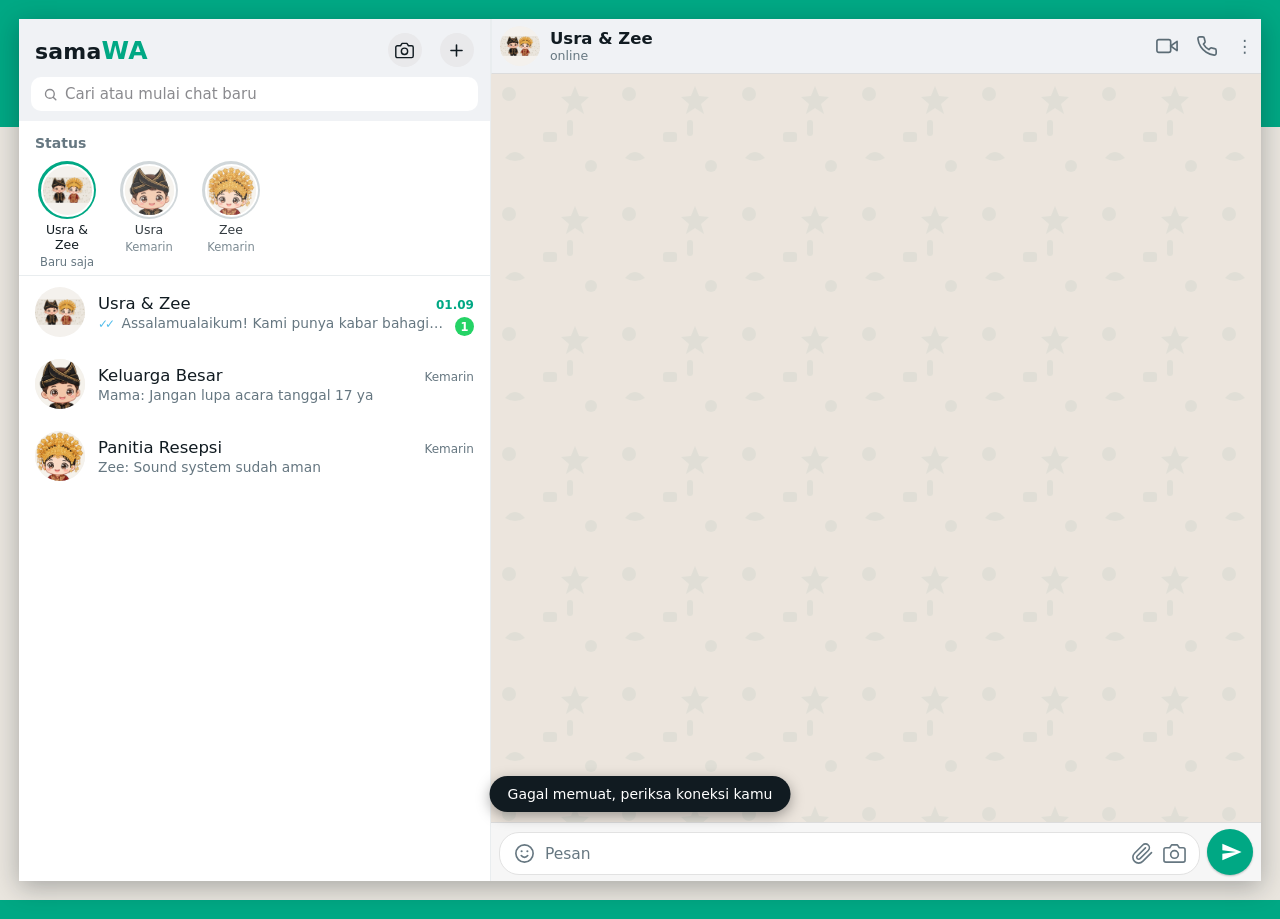
==== commit b12e6f25: "iPhone-style UI, incoming chat tones, alternating Usra/Zee senders, instant wide countdown, landscap" ====
--- a/index.html
+++ b/index.html
@@ -15,7 +15,7 @@
 <meta name="twitter:title" content="samaWA - Undangan Pernikahan Usra & Zee">
 <meta name="twitter:description" content="Undangan pernikahan dalam bentuk obrolan WhatsApp. Senin, 17 Januari 2050, Jam Gadang, Bukittinggi.">
 <meta name="twitter:image" content="https://samawa.xsrazy.web.id/assets/img/og.jpg">
-<meta name="theme-color" content="#008069">
+<meta name="theme-color" content="#f7f7f7">
 <link rel="icon" type="image/png" sizes="192x192" href="/assets/img/icon-192.png">
 <link rel="apple-touch-icon" href="/assets/img/icon-512.png">
 <link rel="stylesheet" href="/css/app.css">
@@ -27,9 +27,9 @@
   <section id="view-chats" class="view active">
     <header class="topbar">
       <div class="topbar-title">sama<span class="wa-big">WA</span></div>
-      <div class="topbar-icons"><span class="ic" data-deco>&#128247;</span><span class="ic" data-deco>&#128269;</span><span class="ic" data-deco>&#8942;</span></div>
+      <div class="topbar-icons"><span class="ic-btn" data-deco><svg viewBox="0 0 24 24" fill="none" stroke="currentColor" stroke-width="1.8" stroke-linecap="round" stroke-linejoin="round"><path d="M23 19a2 2 0 0 1-2 2H3a2 2 0 0 1-2-2V8a2 2 0 0 1 2-2h4l2-3h6l2 3h4a2 2 0 0 1 2 2z"/><circle cx="12" cy="13" r="4"/></svg></span><span class="ic-btn" data-deco><svg viewBox="0 0 24 24" fill="none" stroke="currentColor" stroke-width="2" stroke-linecap="round"><path d="M12 5v14M5 12h14"/></svg></span></div>
     </header>
-    <div class="searchbar"><div class="search-pill">&#128269;&nbsp; Cari atau mulai chat baru</div></div>
+    <div class="searchbar"><div class="search-pill"><svg viewBox="0 0 24 24" fill="none" stroke="currentColor" stroke-width="2.2" stroke-linecap="round"><circle cx="11" cy="11" r="7"/><path d="M20.5 20.5L16.7 16.7"/></svg> Cari atau mulai chat baru</div></div>
     <div class="status-zone">
       <div class="status-label">Status</div>
       <div class="status-row">
@@ -82,36 +82,41 @@
         </span>
       </button>
     </div>
-    <div class="fab" data-deco>&#128172;</div>
-    <footer class="chats-foot">Undangan pernikahan digital dalam bentuk obrolan. Ketuk chat Usra &amp; Zee untuk membuka.</footer>
+    <nav class="tabbar">
+      <button class="tab" data-deco><svg viewBox="0 0 24 24" fill="none" stroke="currentColor" stroke-width="1.8" stroke-linecap="round" stroke-linejoin="round"><circle cx="12" cy="12" r="9" stroke-dasharray="4.5 3.2"/><circle cx="12" cy="12" r="3" fill="currentColor" stroke="none"/></svg><span>Status</span></button>
+      <button class="tab" data-deco><svg viewBox="0 0 24 24" fill="none" stroke="currentColor" stroke-width="1.8" stroke-linecap="round" stroke-linejoin="round"><path d="M22 16.92v3a2 2 0 0 1-2.18 2 19.79 19.79 0 0 1-8.63-3.07 19.5 19.5 0 0 1-6-6A19.79 19.79 0 0 1 2.12 4.18 2 2 0 0 1 4.11 2h3a2 2 0 0 1 2 1.72c.13.96.36 1.9.7 2.81a2 2 0 0 1-.45 2.11L8.09 9.91a16 16 0 0 0 6 6l1.27-1.27a2 2 0 0 1 2.11-.45c.91.34 1.85.57 2.81.7A2 2 0 0 1 22 16.92z"/></svg><span>Panggilan</span></button>
+      <button class="tab" data-deco><svg viewBox="0 0 24 24" fill="none" stroke="currentColor" stroke-width="1.8"><circle cx="9.5" cy="12" r="5.5"/><circle cx="16" cy="12" r="5.5"/></svg><span>Komunitas</span></button>
+      <button class="tab active"><svg viewBox="0 0 24 24" fill="none" stroke="currentColor" stroke-width="1.8" stroke-linecap="round" stroke-linejoin="round"><path d="M21 11.5a8.38 8.38 0 0 1-.9 3.8 8.5 8.5 0 0 1-7.6 4.7 8.38 8.38 0 0 1-3.8-.9L3 21l1.9-5.7a8.38 8.38 0 0 1-.9-3.8 8.5 8.5 0 0 1 4.7-7.6 8.38 8.38 0 0 1 3.8-.9h.5a8.48 8.48 0 0 1 8 8v.5z"/></svg><span>Obrolan</span></button>
+      <button class="tab" data-deco><svg viewBox="0 0 24 24" fill="none" stroke="currentColor" stroke-width="1.8" stroke-linecap="round"><path d="M4 7h8M18 7h2M4 17h2M12 17h8"/><circle cx="15" cy="7" r="2.2"/><circle cx="9" cy="17" r="2.2"/></svg><span>Setelan</span></button>
+    </nav>
   </section>
 
   <!-- ============ THREAD ============ -->
   <section id="view-thread" class="view">
     <header class="chatbar">
-      <button class="back" data-go="chats">&#8592;</button>
+      <button class="back" data-go="chats">&#8249;</button>
       <button class="chatbar-id" id="open-profile">
         <span class="avatar sm"><img src="/assets/img/couple.webp" alt="Foto Usra dan Zee"></span>
         <span class="chatbar-names"><span class="chatbar-name">Usra &amp; Zee</span><span class="chatbar-status" id="typing-status">online</span></span>
       </button>
-      <div class="topbar-icons"><span class="ic" data-deco>&#128249;</span><span class="ic" data-deco>&#128222;</span><span class="ic" id="replay-btn" title="Putar ulang undangan">&#8942;</span></div>
+      <div class="topbar-icons"><span class="ic" data-deco><svg viewBox="0 0 24 24" fill="none" stroke="currentColor" stroke-width="1.8" stroke-linecap="round" stroke-linejoin="round"><path d="M23 7l-7 5 7 5V7z"/><rect x="1" y="5" width="15" height="14" rx="2"/></svg></span><span class="ic" data-deco><svg viewBox="0 0 24 24" fill="none" stroke="currentColor" stroke-width="1.8" stroke-linecap="round" stroke-linejoin="round"><path d="M22 16.92v3a2 2 0 0 1-2.18 2 19.79 19.79 0 0 1-8.63-3.07 19.5 19.5 0 0 1-6-6A19.79 19.79 0 0 1 2.12 4.18 2 2 0 0 1 4.11 2h3a2 2 0 0 1 2 1.72c.13.96.36 1.9.7 2.81a2 2 0 0 1-.45 2.11L8.09 9.91a16 16 0 0 0 6 6l1.27-1.27a2 2 0 0 1 2.11-.45c.91.34 1.85.57 2.81.7A2 2 0 0 1 22 16.92z"/></svg></span><span class="ic" id="replay-btn" title="Putar ulang undangan">&#8942;</span></div>
     </header>
     <main class="thread" id="thread-msgs"></main>
     <div class="inputbar">
       <div class="input-pill"><span class="ic" data-deco><svg viewBox="0 0 24 24" fill="none" stroke="currentColor" stroke-width="1.7" stroke-linecap="round" stroke-linejoin="round"><circle cx="12" cy="12" r="9"/><path d="M8.6 14.2c.9 1.2 2 1.8 3.4 1.8s2.5-.6 3.4-1.8"/><circle cx="9" cy="9.6" r="1.1" fill="currentColor" stroke="none"/><circle cx="15" cy="9.6" r="1.1" fill="currentColor" stroke="none"/></svg></span><span class="input-fake">Pesan</span><span class="ic" data-deco><svg viewBox="0 0 24 24" fill="none" stroke="currentColor" stroke-width="1.7" stroke-linecap="round" stroke-linejoin="round"><path d="M21.4 11.05l-9.19 9.19a6 6 0 0 1-8.49-8.49l8.57-8.57A4 4 0 1 1 18 8.84l-8.59 8.57a2 2 0 0 1-2.83-2.83l8.49-8.48"/></svg></span><span class="ic" data-deco><svg viewBox="0 0 24 24" fill="none" stroke="currentColor" stroke-width="1.7" stroke-linecap="round" stroke-linejoin="round"><path d="M23 19a2 2 0 0 1-2 2H3a2 2 0 0 1-2-2V8a2 2 0 0 1 2-2h4l2-3h6l2 3h4a2 2 0 0 1 2 2z"/><circle cx="12" cy="13" r="4"/></svg></span></div>
-      <div class="mic" data-deco><svg viewBox="0 0 24 24" fill="currentColor"><path d="M12 15c1.66 0 3-1.34 3-3V6c0-1.66-1.34-3-3-3S9 4.34 9 6v6c0 1.66 1.34 3 3 3z"/><path d="M17.91 10.97c-.5 0-.9.37-.98.85C16.52 14.2 14.47 16 12 16s-4.52-1.8-4.93-4.18a1 1 0 0 0-.98-.85c-.55 0-1.02.45-1.09 1.01C4.95 15.82 7.9 18.64 11 19.14V21a1 1 0 1 0 2 0v-1.86c3.1-.5 6.05-3.32 6-7.16-.07-.56-.54-1.01-1.09-1.01z"/></svg></div>
+      <div class="mic send" data-deco title="Kirim"><svg viewBox="0 0 24 24" fill="currentColor"><path d="M2 21l21-9L2 3v7l15 2-15 2v7z"/></svg></div>
     </div>
   </section>
 
   <!-- ============ GROUP ============ -->
   <section id="view-group" class="view">
     <header class="chatbar">
-      <button class="back" id="group-back" data-go="thread">&#8592;</button>
+      <button class="back" id="group-back" data-go="thread">&#8249;</button>
       <div class="chatbar-id">
         <span class="avatar sm"><img src="/assets/img/couple.webp" alt="Foto grup resepsi"></span>
         <span class="chatbar-names"><span class="chatbar-name" id="group-name">Grup Resepsi</span><span class="chatbar-status" id="group-members">Usra, Zee, kamu</span></span>
       </div>
-      <div class="topbar-icons"><span class="ic" data-deco>&#128249;</span><span class="ic" data-deco>&#128222;</span><span class="ic" data-deco>&#8942;</span></div>
+      <div class="topbar-icons"><span class="ic" data-deco><svg viewBox="0 0 24 24" fill="none" stroke="currentColor" stroke-width="1.8" stroke-linecap="round" stroke-linejoin="round"><path d="M23 7l-7 5 7 5V7z"/><rect x="1" y="5" width="15" height="14" rx="2"/></svg></span><span class="ic" data-deco><svg viewBox="0 0 24 24" fill="none" stroke="currentColor" stroke-width="1.8" stroke-linecap="round" stroke-linejoin="round"><path d="M22 16.92v3a2 2 0 0 1-2.18 2 19.79 19.79 0 0 1-8.63-3.07 19.5 19.5 0 0 1-6-6A19.79 19.79 0 0 1 2.12 4.18 2 2 0 0 1 4.11 2h3a2 2 0 0 1 2 1.72c.13.96.36 1.9.7 2.81a2 2 0 0 1-.45 2.11L8.09 9.91a16 16 0 0 0 6 6l1.27-1.27a2 2 0 0 1 2.11-.45c.91.34 1.85.57 2.81.7A2 2 0 0 1 22 16.92z"/></svg></span><span class="ic" data-deco>&#8942;</span></div>
     </header>
     <main class="thread" id="group-msgs"></main>
     <div class="inputbar">
@@ -123,7 +128,7 @@
   <!-- ============ PROFILE ============ -->
   <section id="view-profile" class="view">
     <header class="chatbar">
-      <button class="back" data-go="thread">&#8592;</button>
+      <button class="back" data-go="thread">&#8249;</button>
       <div class="chatbar-id"><span class="chatbar-names"><span class="chatbar-name">Profil</span></span></div>
       <div class="topbar-icons"><span class="ic" data-deco>&#8942;</span></div>
     </header>
@@ -146,7 +151,7 @@
   <section id="view-status" class="view">
     <div class="status-progress" id="status-progress"></div>
     <header class="status-head">
-      <button class="back light" id="status-close">&#8592;</button>
+      <button class="back light" id="status-close">&#8249;</button>
       <span class="avatar sm"><img src="/assets/img/couple.webp" alt="Foto Usra dan Zee"></span>
       <span class="chatbar-names"><span class="chatbar-name">Usra &amp; Zee</span><span class="chatbar-status" id="status-time">Hari ini 01.09</span></span>
     </header>
@@ -169,14 +174,6 @@
   </div>
 </div>
 
-<div id="ios-notif" class="ios-notif" role="button" aria-label="Notifikasi pesan baru">
-  <span class="notif-ic"><img src="/assets/img/couple.webp" alt=""></span>
-  <span class="notif-mid">
-    <span class="notif-head"><span class="notif-app">samaWA</span><span class="notif-when">sekarang</span></span>
-    <span class="notif-title" id="notif-title">Usra &amp; Zee</span>
-    <span class="notif-body" id="notif-body"></span>
-  </span>
-</div>
 <div id="toast" class="toast hidden"></div>
 <audio id="vn-audio" preload="metadata"></audio>
 <script src="/js/app.js"></script>
--- a/css/app.css
+++ b/css/app.css
@@ -5,7 +5,7 @@
 }
 *{margin:0;padding:0;box-sizing:border-box}
 html,body{height:100%}
-body{font-family:"Segoe UI",system-ui,-apple-system,Roboto,"Helvetica Neue",Arial,sans-serif;background:#d9d2cc;color:var(--ink);-webkit-font-smoothing:antialiased}
+body{font-family:-apple-system,"SF Pro Text","Segoe UI",system-ui,Roboto,"Helvetica Neue",Arial,sans-serif;background:#d9d2cc;color:var(--ink);-webkit-font-smoothing:antialiased}
 #app{max-width:520px;margin:0 auto;height:100dvh;background:#fff;box-shadow:0 0 24px rgba(11,20,26,.25);position:relative;overflow:hidden}
 .view{display:none;height:100%;flex-direction:column;background:#fff;position:relative}
 .view.active{display:flex}
@@ -19,19 +19,23 @@
 .avatar.sm{width:40px;height:40px}
 
 /* top bars */
-.topbar{background:var(--green);color:#fff;display:flex;align-items:center;justify-content:space-between;padding:14px 16px 10px}
-.topbar-title{font-size:21px;font-weight:600;letter-spacing:.2px}
-.topbar-title .wa-big{font-size:24px;font-weight:800}
-.topbar-icons{display:flex;gap:20px;align-items:center;font-size:17px;color:#e7ffdb}
-.topbar-icons .ic{opacity:.95}
-.searchbar{background:var(--green);padding:0 12px 10px}
-.search-pill{background:#fff;border-radius:24px;padding:9px 16px;color:var(--muted);font-size:14.5px}
-.chatbar{background:var(--green);color:#fff;display:flex;align-items:center;gap:4px;padding:7px 8px}
-.chatbar .back{color:#fff;font-size:21px;padding:6px 8px}
-.chatbar-id{display:flex;align-items:center;gap:10px;flex:1;text-align:left;color:#fff;min-width:0}
+.topbar{background:#fff;color:var(--ink);display:flex;align-items:center;justify-content:space-between;padding:14px 16px 8px}
+.topbar-title{font-size:22px;font-weight:700;letter-spacing:.2px}
+.topbar-title .wa-big{font-size:25px;font-weight:800;color:var(--teal)}
+.topbar-icons{display:flex;gap:18px;align-items:center;font-size:17px;color:#111b21}
+.topbar-icons .ic{opacity:.95;display:flex;align-items:center}
+.topbar-icons .ic svg{width:22px;height:22px;display:block}
+.ic-btn{width:34px;height:34px;border-radius:50%;background:#e9e9eb;color:#111b21;display:flex;align-items:center;justify-content:center}
+.ic-btn svg{width:19px;height:19px;display:block}
+.searchbar{background:#fff;padding:2px 12px 10px}
+.search-pill{background:#e9e9eb;border-radius:10px;padding:8px 12px;color:#8a8a8e;font-size:15px;display:flex;align-items:center;gap:7px}
+.search-pill svg{width:15px;height:15px;flex:none}
+.chatbar{background:#f7f7f7;color:var(--ink);display:flex;align-items:center;gap:2px;padding:7px 8px;border-bottom:1px solid #dcdcdc}
+.chatbar .back{color:#007aff;font-size:33px;line-height:.8;padding:4px 7px;font-weight:300}
+.chatbar-id{display:flex;align-items:center;gap:10px;flex:1;text-align:left;color:var(--ink);min-width:0}
 .chatbar-names{display:flex;flex-direction:column;min-width:0}
 .chatbar-name{font-size:16.5px;font-weight:600;white-space:nowrap}
-.chatbar-status{font-size:12.5px;color:#d9fdd3}
+.chatbar-status{font-size:12.5px;color:var(--muted)}
 
 /* status row */
 .status-zone{padding:14px 16px 6px;border-bottom:1px solid var(--divider)}
@@ -57,8 +61,10 @@
 .chat-preview{font-size:13.8px;color:var(--muted);white-space:nowrap;overflow:hidden;text-overflow:ellipsis;padding-right:30px}
 .ticks{color:#53bdeb;font-size:12px;letter-spacing:-3px;margin-right:5px}
 .badge{position:absolute;right:16px;bottom:12px;background:var(--badge);color:#fff;font-size:11.5px;font-weight:700;min-width:19px;height:19px;border-radius:10px;display:flex;align-items:center;justify-content:center;padding:0 5px}
-.fab{position:absolute;right:18px;bottom:52px;width:54px;height:54px;border-radius:50%;background:var(--teal);color:#fff;display:flex;align-items:center;justify-content:center;font-size:22px;box-shadow:0 3px 8px rgba(11,20,26,.35)}
-.chats-foot{padding:10px 16px;font-size:12px;color:var(--muted);text-align:center;border-top:1px solid var(--divider)}
+.tabbar{display:flex;background:rgba(248,248,248,.96);border-top:1px solid #d9d9d9;padding:5px 6px calc(5px + env(safe-area-inset-bottom))}
+.tab{flex:1;display:flex;flex-direction:column;align-items:center;gap:2px;font-size:10.5px;color:#8a8a8e;padding:2px 0}
+.tab svg{width:25px;height:25px;display:block}
+.tab.active{color:#111b21;font-weight:600}
 
 /* thread */
 .thread{flex:1;overflow-y:auto;padding:10px 12px 6px;background-color:var(--chat-bg);background-image:url("data:image/svg+xml,%3Csvg xmlns='http://www.w3.org/2000/svg' width='120' height='120' viewBox='0 0 120 120'%3E%3Cg fill='%23075e54' fill-opacity='0.05'%3E%3Ccircle cx='18' cy='20' r='7'/%3E%3Cpath d='M84 12l4 10 10 1-8 7 3 10-9-6-9 6 3-10-8-7 10-1z'/%3E%3Crect x='52' y='58' width='14' height='10' rx='3'/%3E%3Ccircle cx='100' cy='92' r='6'/%3E%3Cpath d='M14 84q10-12 20 0q-10 6-20 0z'/%3E%3Crect x='76' y='46' width='6' height='16' rx='3'/%3E%3C/g%3E%3C/svg%3E")}
@@ -68,8 +74,8 @@
 .row{display:flex;margin:2.5px 0}
 .row.in{justify-content:flex-start}
 .row.out{justify-content:flex-end}
-.bubble{max-width:82%;background:#fff;border-radius:8px;border-top-left-radius:0;padding:6px 8px 5px;box-shadow:0 1px 1px rgba(11,20,26,.16);position:relative;font-size:14.8px;line-height:1.42;word-wrap:break-word;overflow-wrap:break-word;min-width:0}
-.row.out .bubble{background:var(--bubble-out);border-top-left-radius:8px;border-top-right-radius:0}
+.bubble{max-width:82%;background:#fff;border-radius:17px;padding:6px 9px 5px;box-shadow:0 1px 1px rgba(11,20,26,.16);position:relative;font-size:14.8px;line-height:1.42;word-wrap:break-word;overflow-wrap:break-word;min-width:0}
+.row.out .bubble{background:var(--bubble-out)}
 .bubble .time{float:right;font-size:11px;color:var(--muted);margin:8px 0 0 10px}
 .bubble .time .ticks{margin:0 0 0 3px}
 .sender-name{font-size:13px;font-weight:600;margin-bottom:2px}
@@ -80,24 +86,25 @@
 
 /* photo bubble */
 .bubble.photo{padding:4px}
-.bubble.photo img{width:100%;max-height:400px;object-fit:contain;background:var(--cream);border-radius:6px}
+.bubble.photo img{width:100%;max-height:400px;object-fit:contain;background:var(--cream);border-radius:12px}
 .bubble.photo .cap{padding:5px 5px 1px;font-size:14.5px}
 
 /* countdown */
-.countdown{text-align:center;padding:8px 6px 2px;min-width:min(250px,70vw)}
+.bubble.cd{width:min(460px,94%)}
+.countdown{text-align:center;padding:8px 4px 2px;min-width:0}
 .cd-grid{display:flex;align-items:flex-start;justify-content:center}
 .cd-cell{flex:1;min-width:0}
-.cd-cell.days{flex:1.7}
-.cd-v{font-size:clamp(22px,6.5vw,31px);font-weight:700;color:var(--green-dark);font-variant-numeric:tabular-nums;line-height:1.12;white-space:nowrap}
+.cd-cell.days{flex:1.55}
+.cd-v{font-size:clamp(26px,7.6vw,38px);font-weight:700;color:var(--green-dark);font-variant-numeric:tabular-nums;line-height:1.12;white-space:nowrap}
 .cd-l{font-size:11.5px;color:var(--muted);margin-top:1px}
-.cd-sep{font-size:clamp(20px,6vw,28px);font-weight:700;color:var(--green-dark);line-height:1.12;padding:0 1px}
+.cd-sep{font-size:clamp(23px,7vw,34px);font-weight:700;color:var(--green-dark);line-height:1.12;padding:0 1px}
 .countdown .cd-label{font-size:12.5px;color:var(--muted);margin-top:5px}
 .countdown .cd-date{font-size:13.5px;font-weight:600;margin-top:4px}
 
 /* location */
 .loc-card{border-radius:6px;overflow:hidden}
-.bubble.loc{width:300px;max-width:86vw}
-.loc-map{height:172px;background:linear-gradient(115deg,#aad3a0 0 40%,#cfe8bd 40% 60%,#b7dcb0 60%);position:relative}
+.bubble.loc{width:min(360px,88vw)}
+.loc-map{aspect-ratio:16/9.5;background:linear-gradient(115deg,#aad3a0 0 40%,#cfe8bd 40% 60%,#b7dcb0 60%);position:relative}
 .loc-map::before{content:"";position:absolute;inset:0;background:repeating-linear-gradient(0deg,transparent 0 26px,rgba(255,255,255,.55) 26px 29px),repeating-linear-gradient(90deg,transparent 0 34px,rgba(255,255,255,.55) 34px 37px)}
 .loc-pin{position:absolute;left:50%;top:44%;transform:translate(-50%,-100%);font-size:40px;filter:drop-shadow(0 2px 2px rgba(0,0,0,.3))}
 .loc-body{padding:10px 8px 2px}
@@ -152,8 +159,8 @@
 .group-join{display:block;width:100%;text-align:center;color:var(--green);font-weight:700;border-top:1px solid var(--divider);padding:9px 0 4px;margin-top:7px}
 
 /* input bars */
-.inputbar{display:flex;align-items:flex-end;gap:7px;padding:6px 8px calc(6px + env(safe-area-inset-bottom));background:transparent;background-color:var(--chat-bg)}
-.input-pill{flex:1;background:#fff;border-radius:24px;display:flex;align-items:center;gap:9px;padding:10px 13px;color:var(--muted);font-size:15.5px;box-shadow:0 1px 1px rgba(11,20,26,.13)}
+.inputbar{display:flex;align-items:flex-end;gap:7px;padding:6px 8px calc(6px + env(safe-area-inset-bottom));background:#f6f6f6;border-top:1px solid #dcdcdc}
+.input-pill{flex:1;background:#fff;border:1px solid #e2e2e2;border-radius:20px;display:flex;align-items:center;gap:9px;padding:9px 13px;color:var(--muted);font-size:15.5px}
 .input-pill.real input{flex:1;border:none;outline:none;font:inherit;color:var(--ink);min-width:0}
 .input-fake{flex:1}
 .input-pill .ic{display:flex;flex:none;align-items:center}
@@ -162,7 +169,7 @@
 .mic .ic-mic,.mic .ic-send{display:flex}
 #group-send .ic-send svg{transform:translateX(1.5px)}
 .mic{width:46px;height:46px;border-radius:50%;background:var(--teal);color:#fff;display:flex;align-items:center;justify-content:center;font-size:19px;flex:none;box-shadow:0 1px 2px rgba(11,20,26,.25)}
-.mic.send{transform:rotate(0deg)}
+.mic.send svg{transform:translateX(1.5px)}
 
 /* profile */
 #view-profile{background:#f0f2f5;overflow-y:auto}
@@ -185,7 +192,7 @@
 .status-progress i{flex:1;height:3px;border-radius:2px;background:rgba(255,255,255,.35);overflow:hidden;position:relative}
 .status-progress i b{position:absolute;inset:0;width:0;background:#fff}
 .status-head{display:flex;align-items:center;gap:10px;padding:6px 12px;position:relative;z-index:2}
-.status-head .back{color:#fff;font-size:21px;padding:6px}
+.status-head .back{color:#fff;font-size:30px;line-height:.8;padding:6px}
 .status-head .chatbar-status{color:#cfd8dc}
 .status-stage{flex:1;display:flex;align-items:center;justify-content:center;min-height:0;position:relative;overflow:hidden}
 .status-stage .status-bg{position:absolute;inset:0;width:100%;height:100%;object-fit:cover;filter:blur(22px) brightness(.55);transform:scale(1.15)}
@@ -220,20 +227,9 @@
   .chatbar-status{color:var(--muted)}
   .chatbar .topbar-icons{color:#54656f}
   .bubble{max-width:65%}
-  .bubble.loc{width:320px}
-  .chats-foot{display:none}
+  .bubble.loc{width:380px}
+  .tabbar{display:none}
   .gate{align-items:center}
   .gate-card{border-radius:16px;max-width:420px;margin:0 16px}
   #view-status{grid-column:2}
 }
-
-/* iPhone-style incoming chat banner */
-.ios-notif{position:fixed;top:10px;left:50%;transform:translate(-50%,-150%);width:min(430px,calc(100vw - 16px));background:rgba(246,246,248,.88);backdrop-filter:blur(18px) saturate(1.6);-webkit-backdrop-filter:blur(18px) saturate(1.6);border-radius:26px;box-shadow:0 12px 34px rgba(11,20,26,.32);padding:11px 14px;display:flex;gap:11px;z-index:60;cursor:pointer;transition:transform .55s cubic-bezier(.21,1.02,.55,1.15)}
-.ios-notif.show{transform:translate(-50%,0)}
-.notif-ic{width:40px;height:40px;border-radius:10px;overflow:hidden;flex:none;background:#fff;display:flex;align-items:center;justify-content:center}
-.notif-ic img{width:100%;height:100%;object-fit:contain}
-.notif-mid{flex:1;min-width:0;display:flex;flex-direction:column}
-.notif-head{display:flex;justify-content:space-between;align-items:baseline;font-size:12px;color:#6e6e73}
-.notif-app{font-weight:500;letter-spacing:.3px;text-transform:uppercase}
-.notif-title{font-weight:700;font-size:15px;margin-top:1px;color:#111}
-.notif-body{font-size:14px;color:#1c1c1e;line-height:1.3;display:-webkit-box;-webkit-line-clamp:2;-webkit-box-orient:vertical;overflow:hidden}
